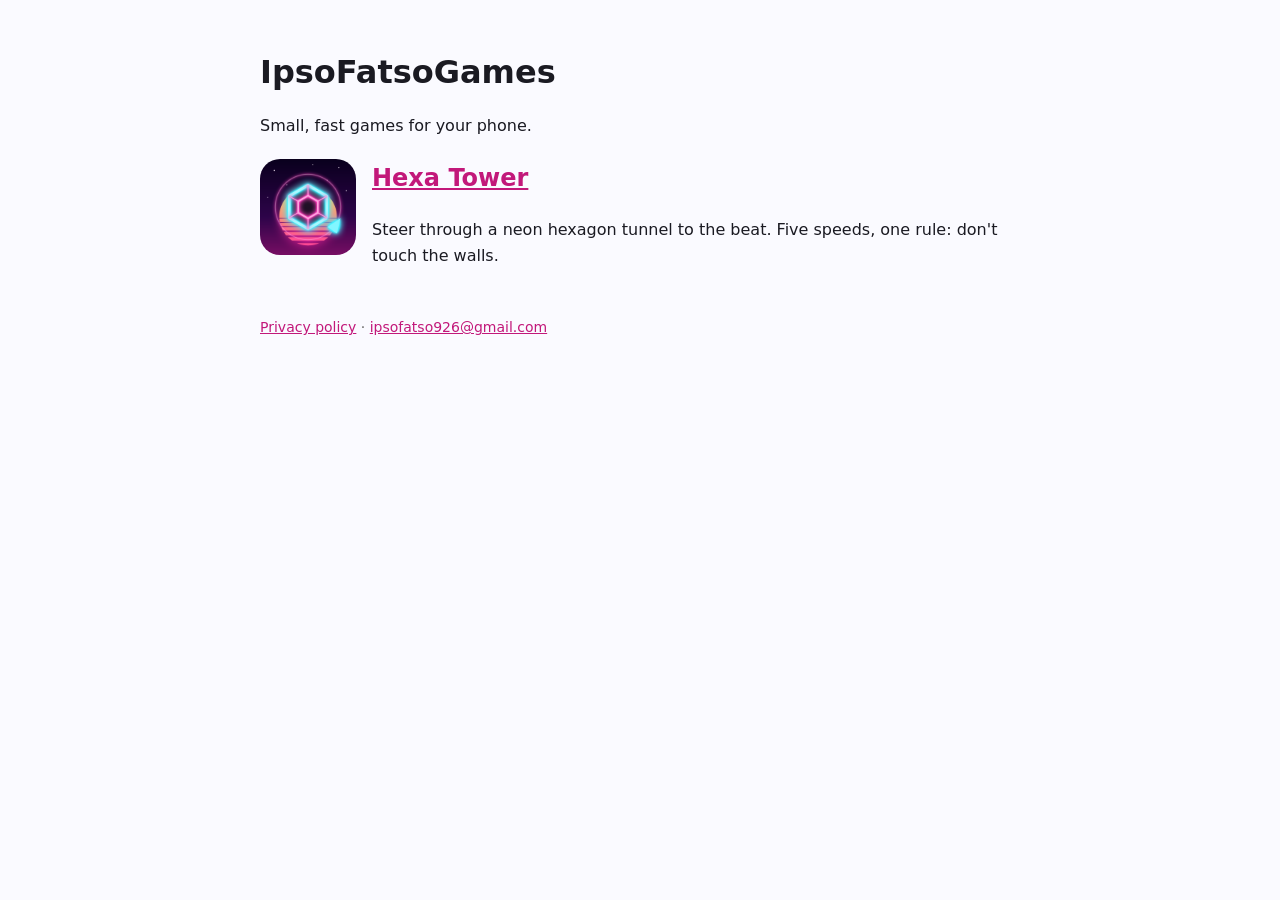
==== index.html @ 276dff4c "Add studio website, Hexa Tower page and privacy policy" ====
<!doctype html>
<html lang="en">
<head>
<meta charset="utf-8">
<meta name="viewport" content="width=device-width, initial-scale=1">
<title>IpsoFatsoGames</title>
<link rel="stylesheet" href="style.css">
</head>
<body>
<main>
<h1>IpsoFatsoGames</h1>
<p>Small, fast games for your phone.</p>
<ul class="games">
<li><img class="icon" src="hexatower/icon.png" alt="">
<h2><a href="hexatower/">Hexa Tower</a></h2>
<p>Steer through a neon hexagon tunnel to the beat. Five speeds, one rule: don't touch the walls.</p></li>
</ul>
<footer>
<a href="privacy.html">Privacy policy</a> ·
<a href="mailto:ipsofatso926@gmail.com">ipsofatso926@gmail.com</a>
</footer>
</main>
</body>
</html>
---- style.css ----
:root { color-scheme: light dark; --fg: #1a1a22; --bg: #fafaff; --muted: #666; --accent: #c2187a; --line: #ddd; }
@media (prefers-color-scheme: dark) { :root { --fg: #e8e8f0; --bg: #0e0b16; --muted: #9a98a8; --accent: #ff4fb0; --line: #333; } }
body { margin: 0; background: var(--bg); color: var(--fg); font: 16px/1.6 system-ui, sans-serif; }
main { max-width: 760px; margin: 0 auto; padding: 32px 16px 64px; }
a { color: var(--accent); }
h1 { line-height: 1.2; }
.muted { color: var(--muted); }
table { border-collapse: collapse; width: 100%; font-size: 15px; }
th, td { border: 1px solid var(--line); padding: 8px; text-align: left; vertical-align: top; }
.games { list-style: none; padding: 0; }
.games li { margin: 0 0 24px; }
img.icon { width: 96px; height: 96px; border-radius: 20px; float: left; margin: 0 16px 8px 0; }
footer { margin-top: 48px; color: var(--muted); font-size: 14px; }
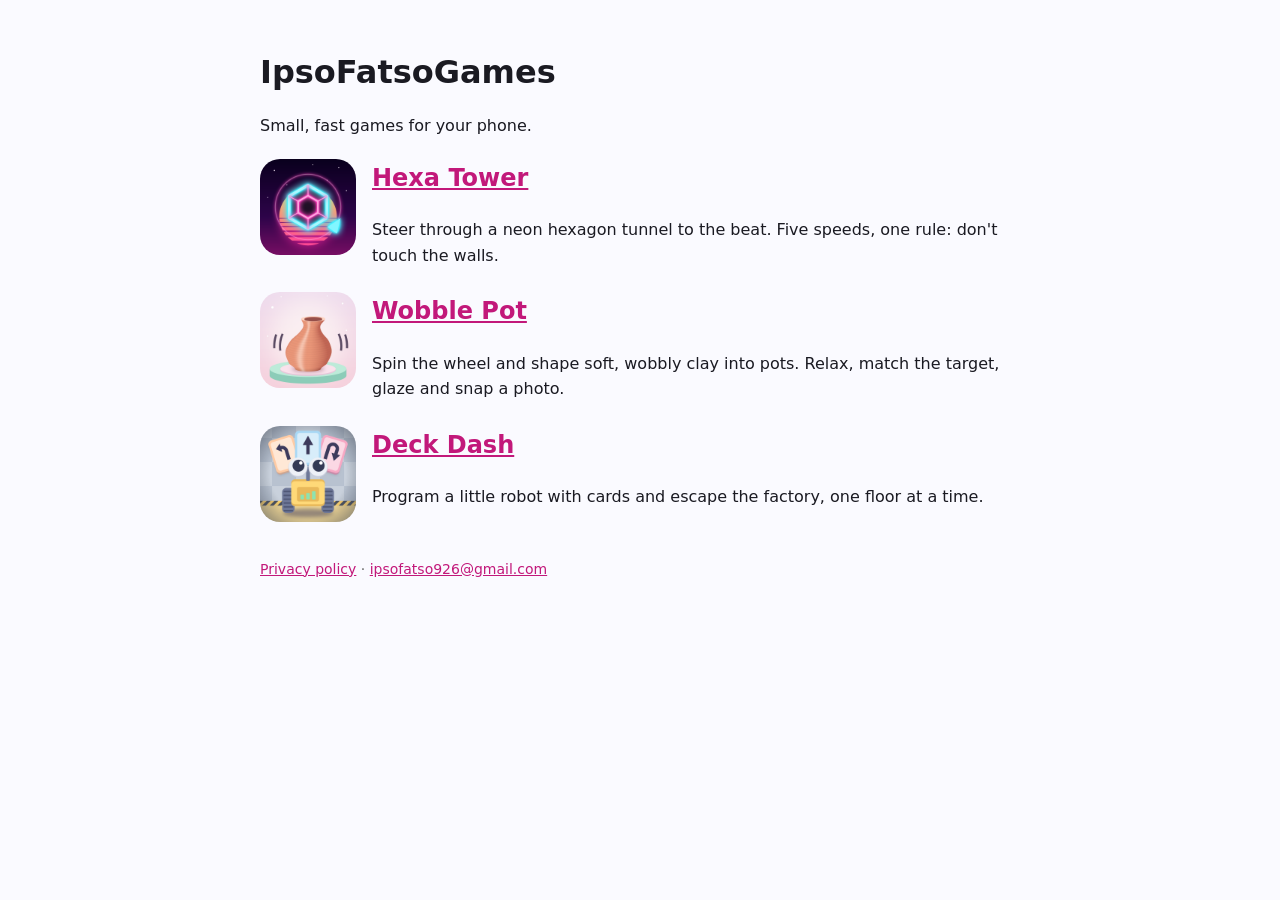
==== commit 1e605d4a: "Add Wobble Pot and Deck Dash pages; privacy policy covers all three games and the LevelPlay networks" ====
--- a/index.html
+++ b/index.html
@@ -14,6 +14,12 @@
 <li><img class="icon" src="hexatower/icon.png" alt="">
 <h2><a href="hexatower/">Hexa Tower</a></h2>
 <p>Steer through a neon hexagon tunnel to the beat. Five speeds, one rule: don't touch the walls.</p></li>
+<li><img class="icon" src="wobblepot/icon.png" alt="">
+<h2><a href="wobblepot/">Wobble Pot</a></h2>
+<p>Spin the wheel and shape soft, wobbly clay into pots. Relax, match the target, glaze and snap a photo.</p></li>
+<li><img class="icon" src="deckdash/icon.png" alt="">
+<h2><a href="deckdash/">Deck Dash</a></h2>
+<p>Program a little robot with cards and escape the factory, one floor at a time.</p></li>
 </ul>
 <footer>
 <a href="privacy.html">Privacy policy</a> ·
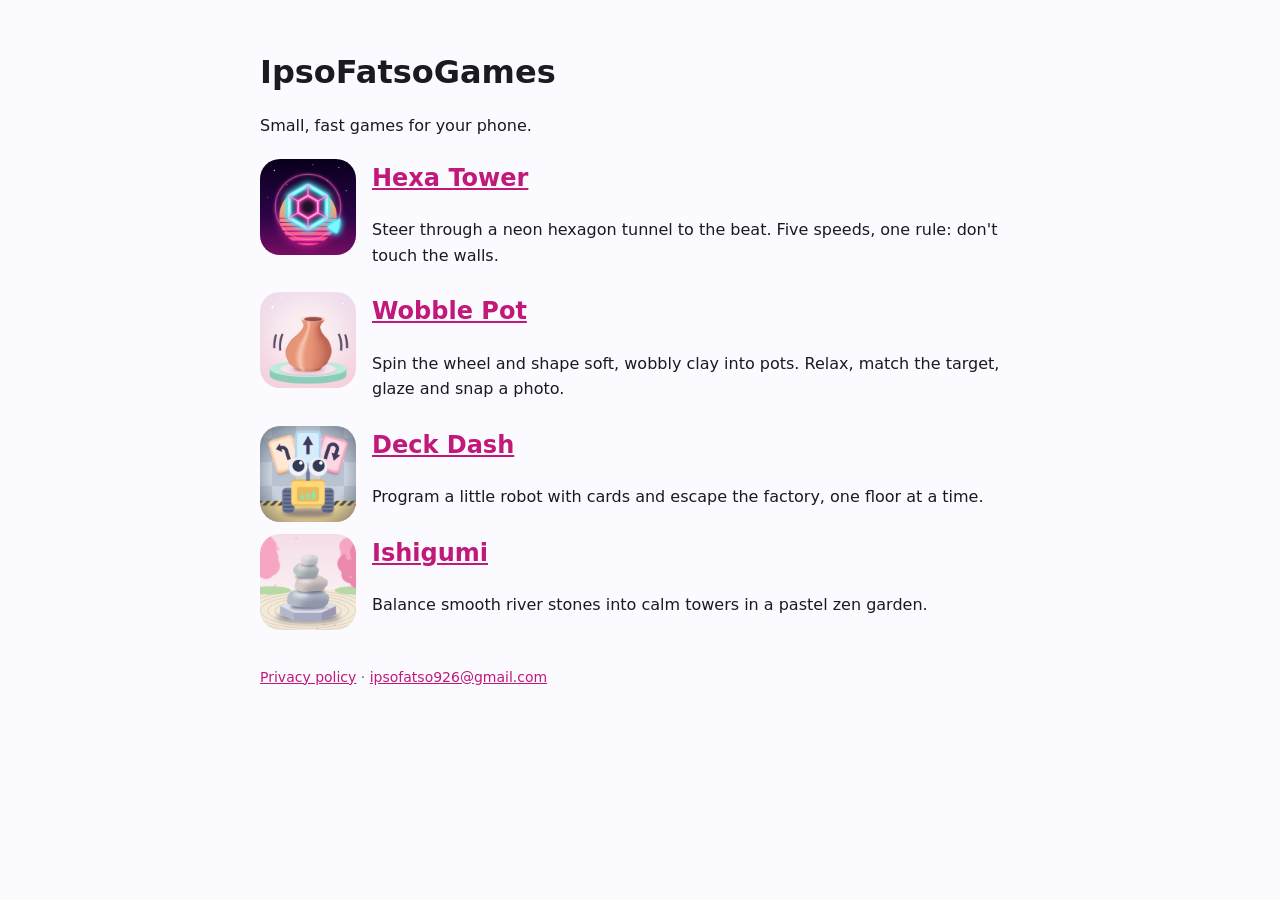
==== commit f9bd531d: "Add Ishigumi page; privacy policy covers Ishigumi and its local reminders" ====
--- a/index.html
+++ b/index.html
@@ -20,6 +20,9 @@
 <li><img class="icon" src="deckdash/icon.png" alt="">
 <h2><a href="deckdash/">Deck Dash</a></h2>
 <p>Program a little robot with cards and escape the factory, one floor at a time.</p></li>
+<li><img class="icon" src="ishigumi/icon.png" alt="">
+<h2><a href="ishigumi/">Ishigumi</a></h2>
+<p>Balance smooth river stones into calm towers in a pastel zen garden.</p></li>
 </ul>
 <footer>
 <a href="privacy.html">Privacy policy</a> ·
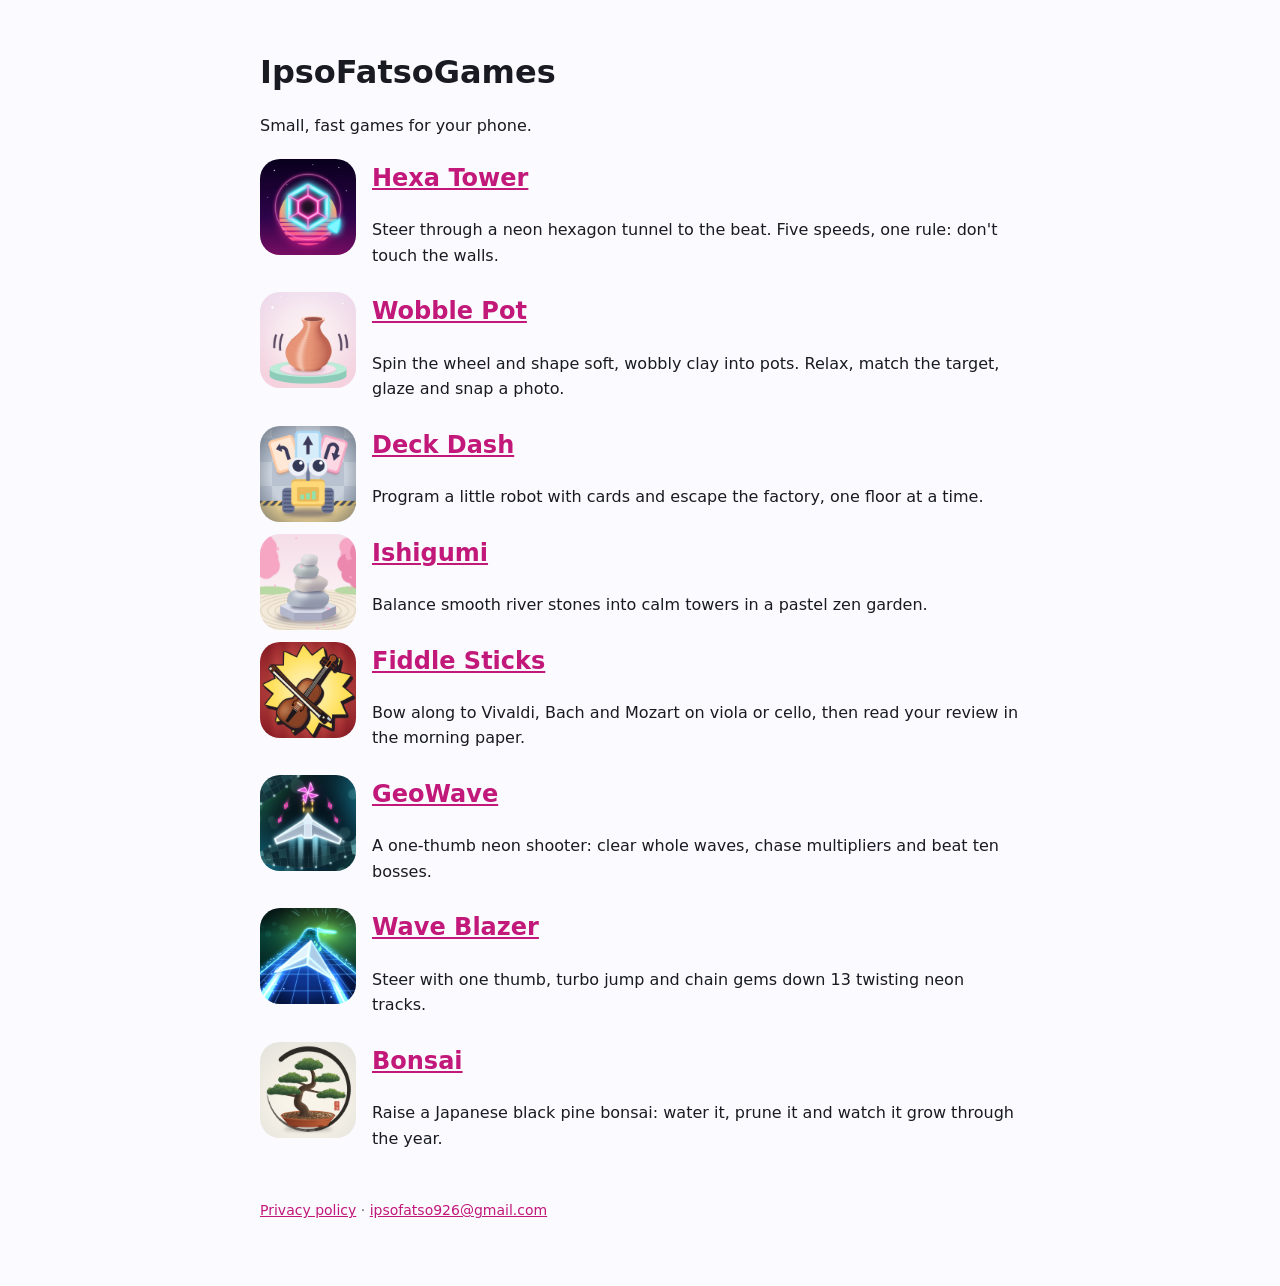
==== commit 342658ec: "Add Fiddle Sticks, GeoWave, Wave Blazer and Bonsai pages; privacy policy covers them" ====
--- a/index.html
+++ b/index.html
@@ -23,6 +23,18 @@
 <li><img class="icon" src="ishigumi/icon.png" alt="">
 <h2><a href="ishigumi/">Ishigumi</a></h2>
 <p>Balance smooth river stones into calm towers in a pastel zen garden.</p></li>
+<li><img class="icon" src="fiddlesticks/icon.png" alt="">
+<h2><a href="fiddlesticks/">Fiddle Sticks</a></h2>
+<p>Bow along to Vivaldi, Bach and Mozart on viola or cello, then read your review in the morning paper.</p></li>
+<li><img class="icon" src="geowave/icon.png" alt="">
+<h2><a href="geowave/">GeoWave</a></h2>
+<p>A one-thumb neon shooter: clear whole waves, chase multipliers and beat ten bosses.</p></li>
+<li><img class="icon" src="waveblazer/icon.png" alt="">
+<h2><a href="waveblazer/">Wave Blazer</a></h2>
+<p>Steer with one thumb, turbo jump and chain gems down 13 twisting neon tracks.</p></li>
+<li><img class="icon" src="bonsai/icon.png" alt="">
+<h2><a href="bonsai/">Bonsai</a></h2>
+<p>Raise a Japanese black pine bonsai: water it, prune it and watch it grow through the year.</p></li>
 </ul>
 <footer>
 <a href="privacy.html">Privacy policy</a> ·
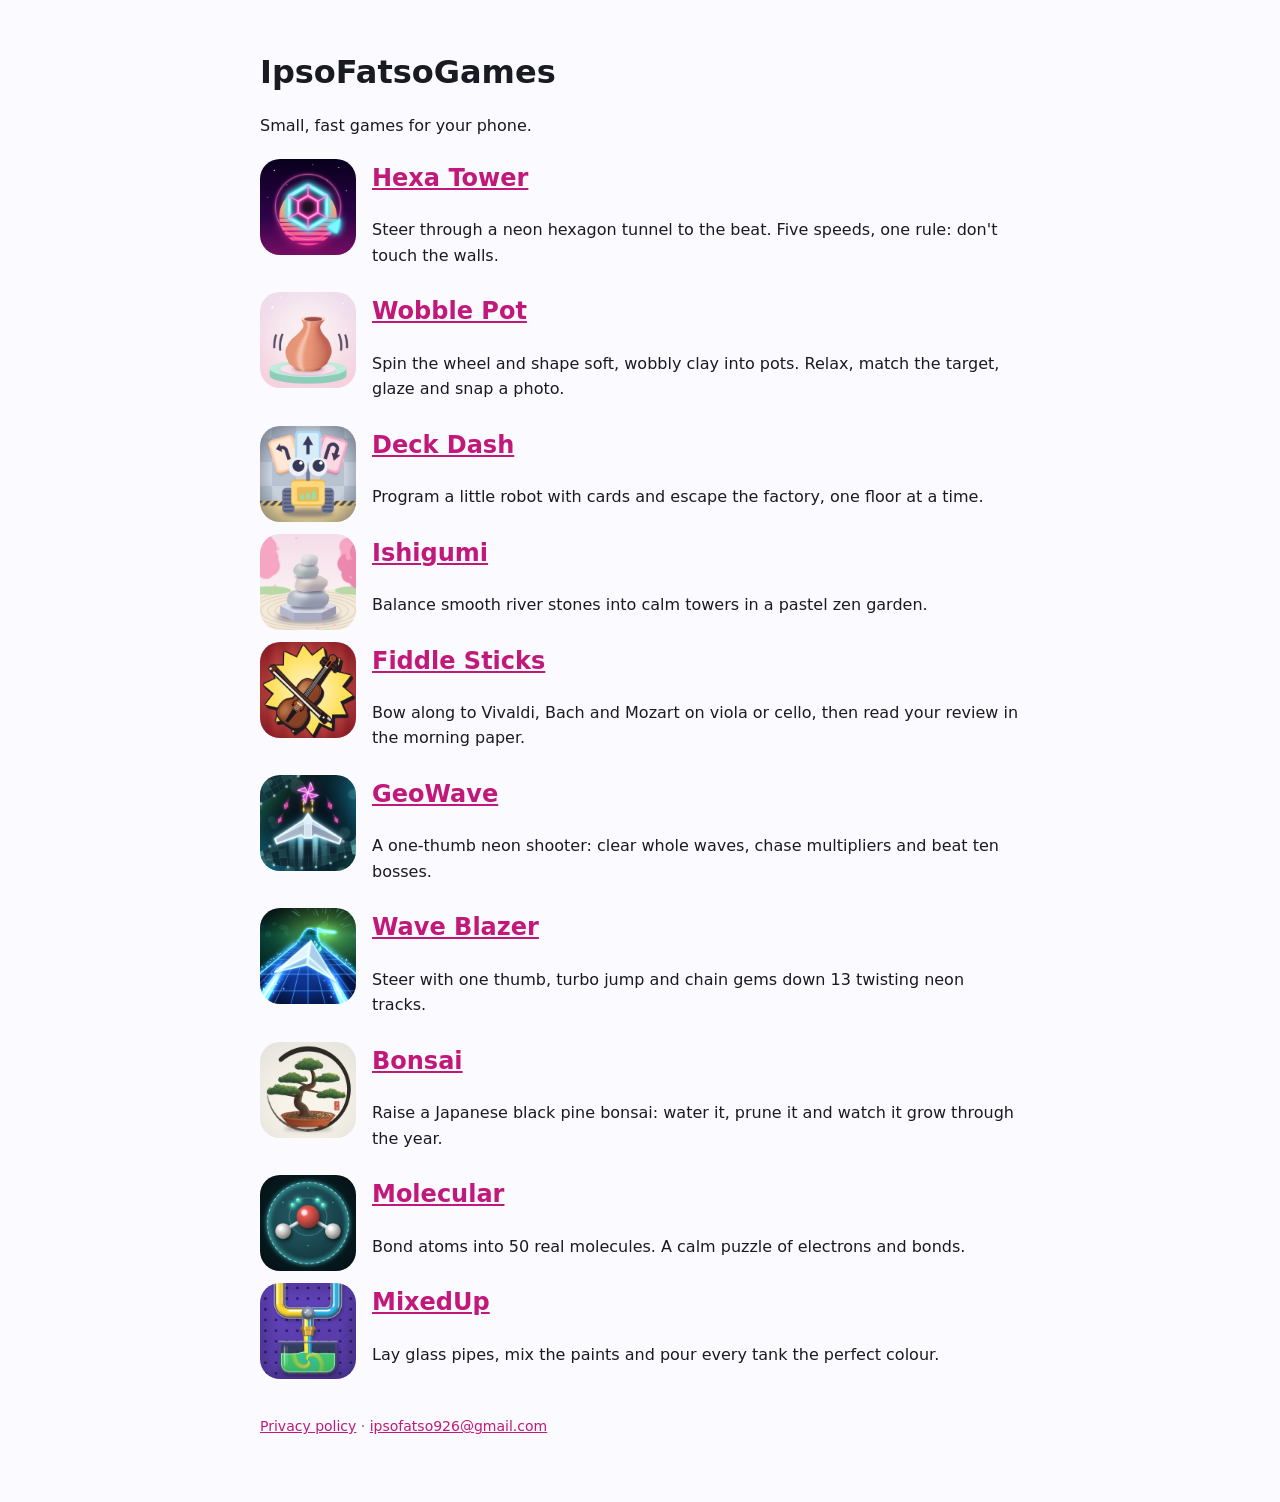
==== commit a959dac8: "Add Molecular and MixedUp pages; privacy policy covers them" ====
--- a/index.html
+++ b/index.html
@@ -35,6 +35,12 @@
 <li><img class="icon" src="bonsai/icon.png" alt="">
 <h2><a href="bonsai/">Bonsai</a></h2>
 <p>Raise a Japanese black pine bonsai: water it, prune it and watch it grow through the year.</p></li>
+<li><img class="icon" src="molecular/icon.png" alt="">
+<h2><a href="molecular/">Molecular</a></h2>
+<p>Bond atoms into 50 real molecules. A calm puzzle of electrons and bonds.</p></li>
+<li><img class="icon" src="mixedup/icon.png" alt="">
+<h2><a href="mixedup/">MixedUp</a></h2>
+<p>Lay glass pipes, mix the paints and pour every tank the perfect colour.</p></li>
 </ul>
 <footer>
 <a href="privacy.html">Privacy policy</a> ·
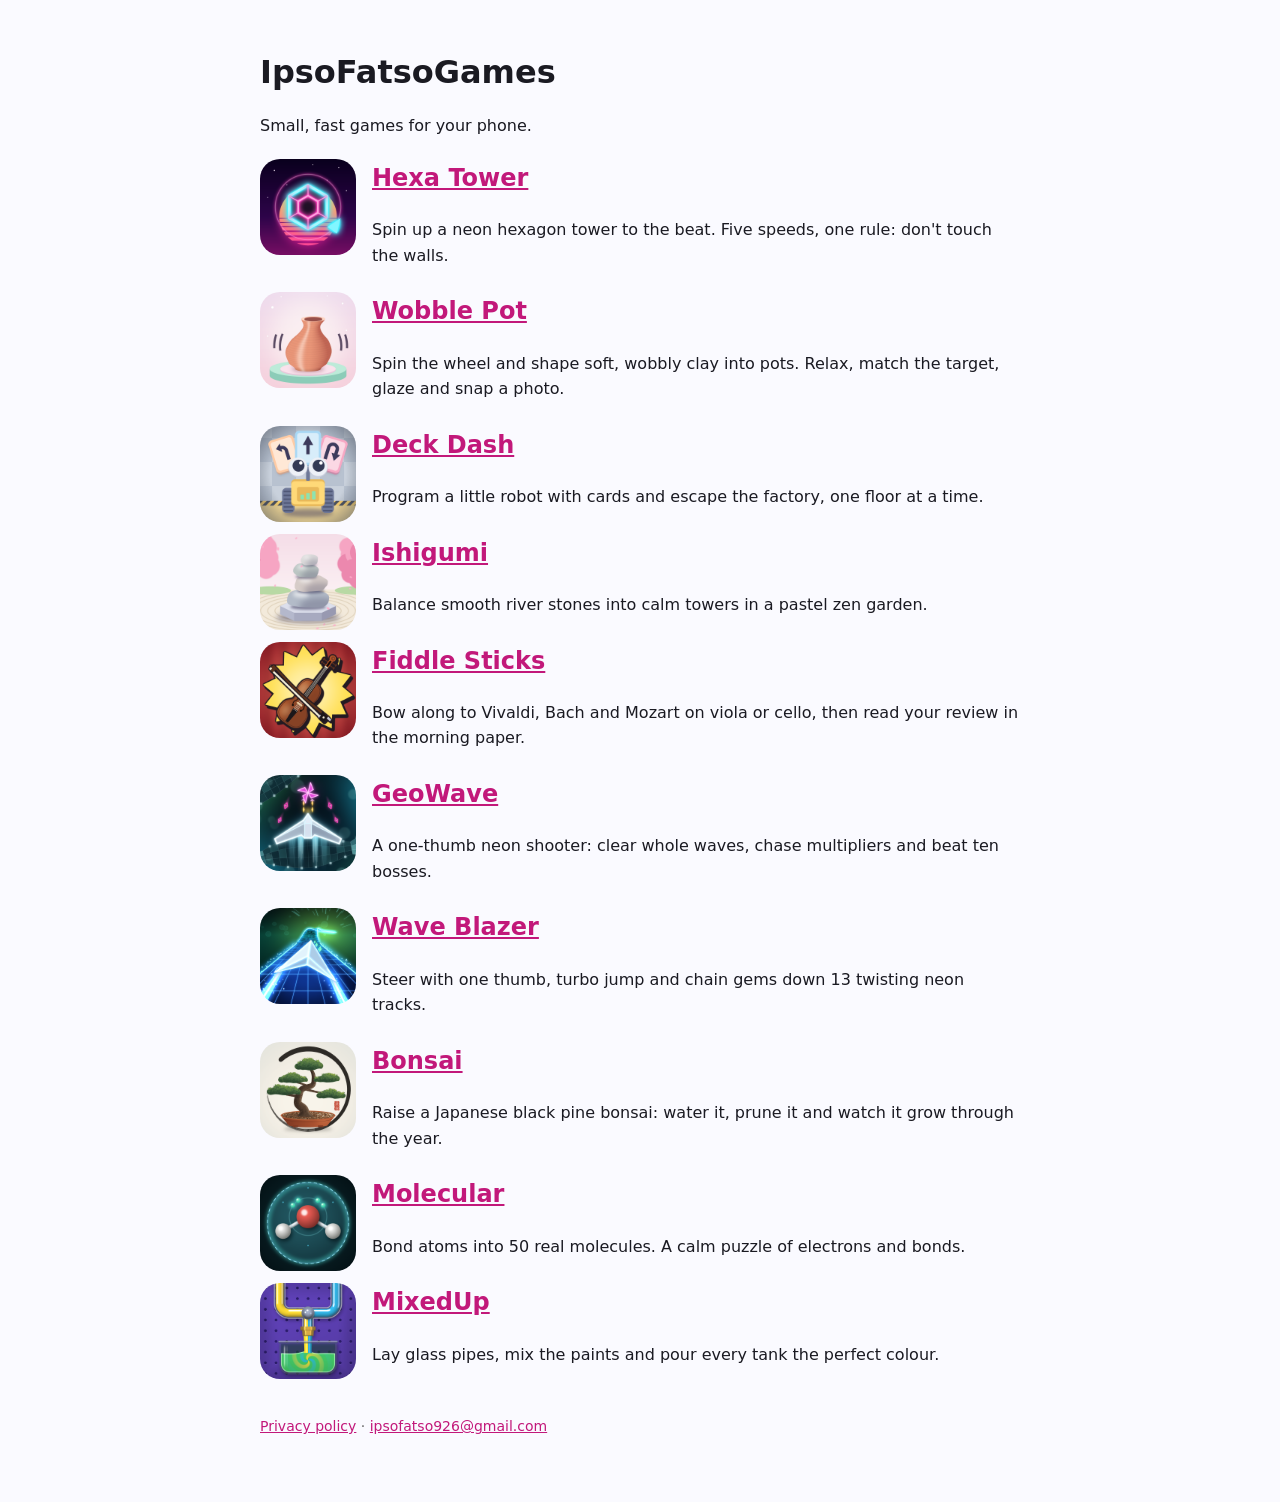
==== commit d5e0c778: "Hexa Tower tagline: spin up the tower, no tunnel" ====
--- a/index.html
+++ b/index.html
@@ -13,7 +13,7 @@
 <ul class="games">
 <li><img class="icon" src="hexatower/icon.png" alt="">
 <h2><a href="hexatower/">Hexa Tower</a></h2>
-<p>Steer through a neon hexagon tunnel to the beat. Five speeds, one rule: don't touch the walls.</p></li>
+<p>Spin up a neon hexagon tower to the beat. Five speeds, one rule: don't touch the walls.</p></li>
 <li><img class="icon" src="wobblepot/icon.png" alt="">
 <h2><a href="wobblepot/">Wobble Pot</a></h2>
 <p>Spin the wheel and shape soft, wobbly clay into pots. Relax, match the target, glaze and snap a photo.</p></li>
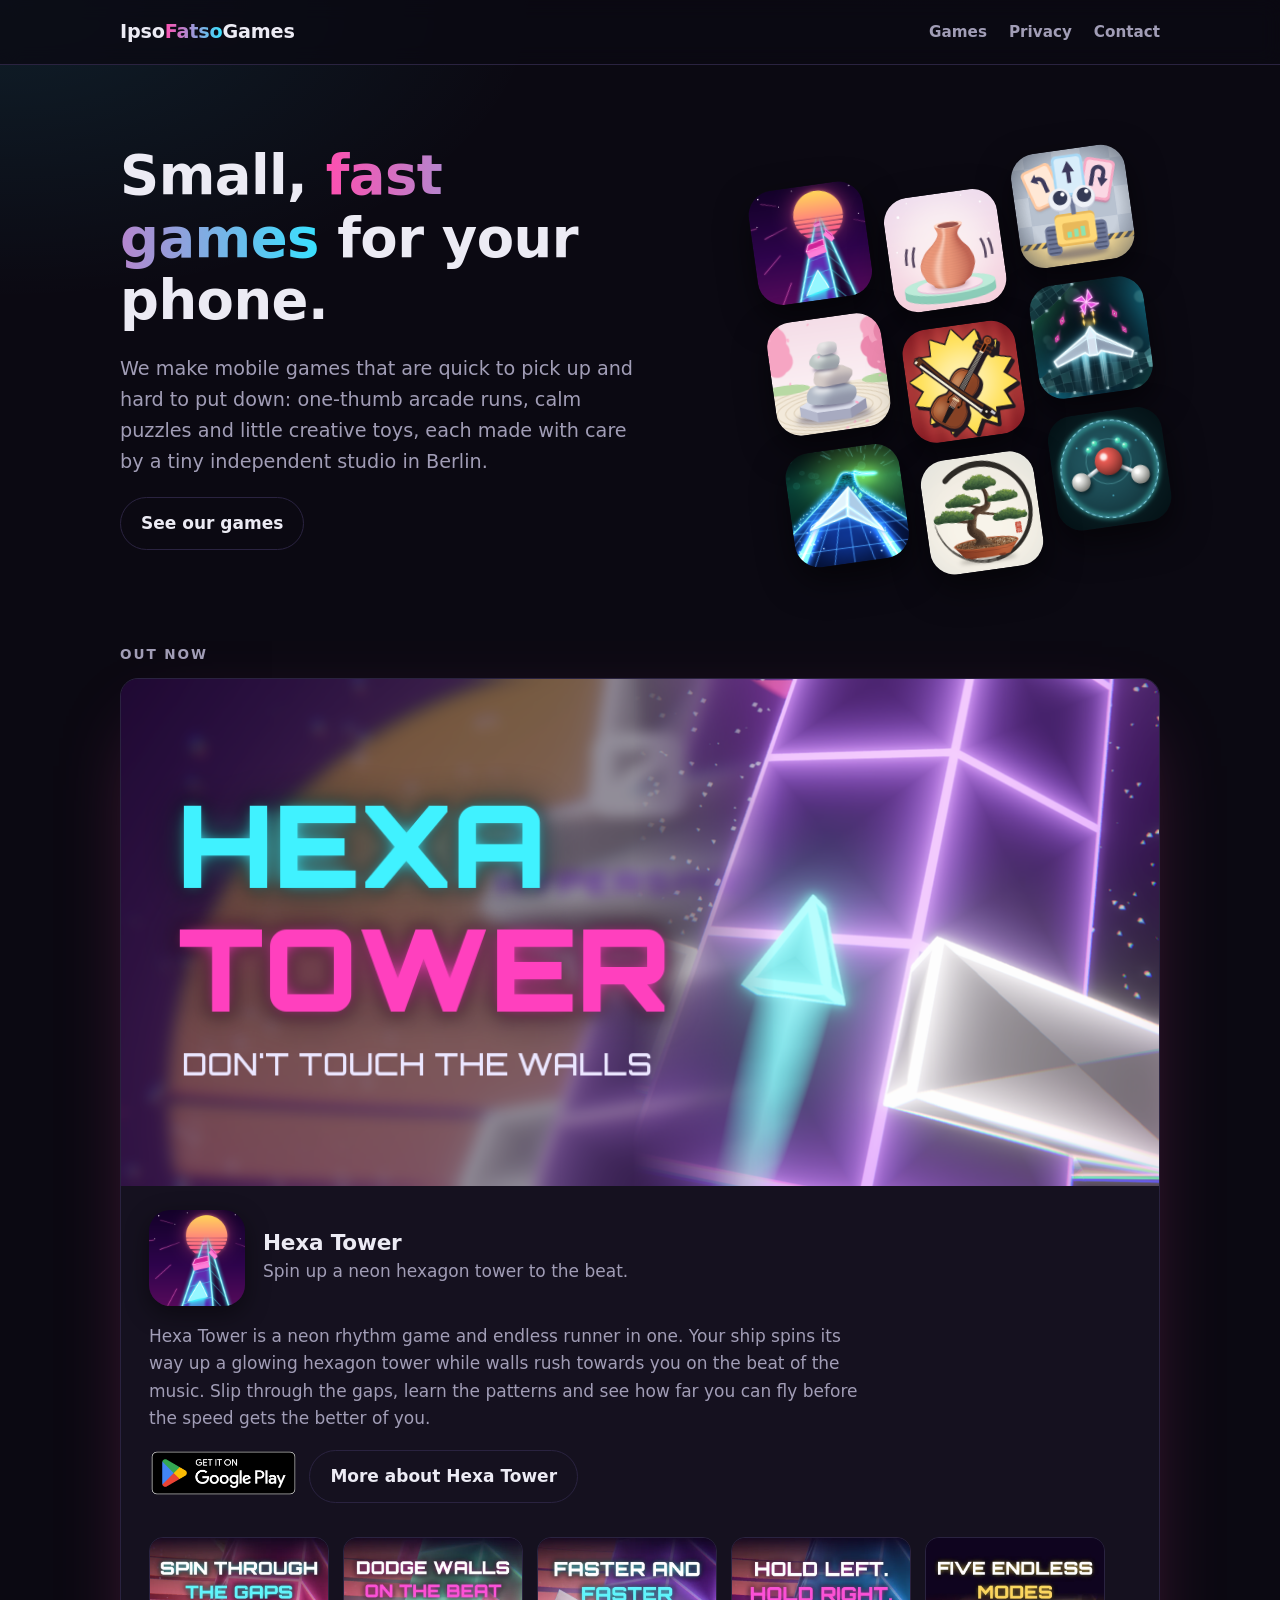
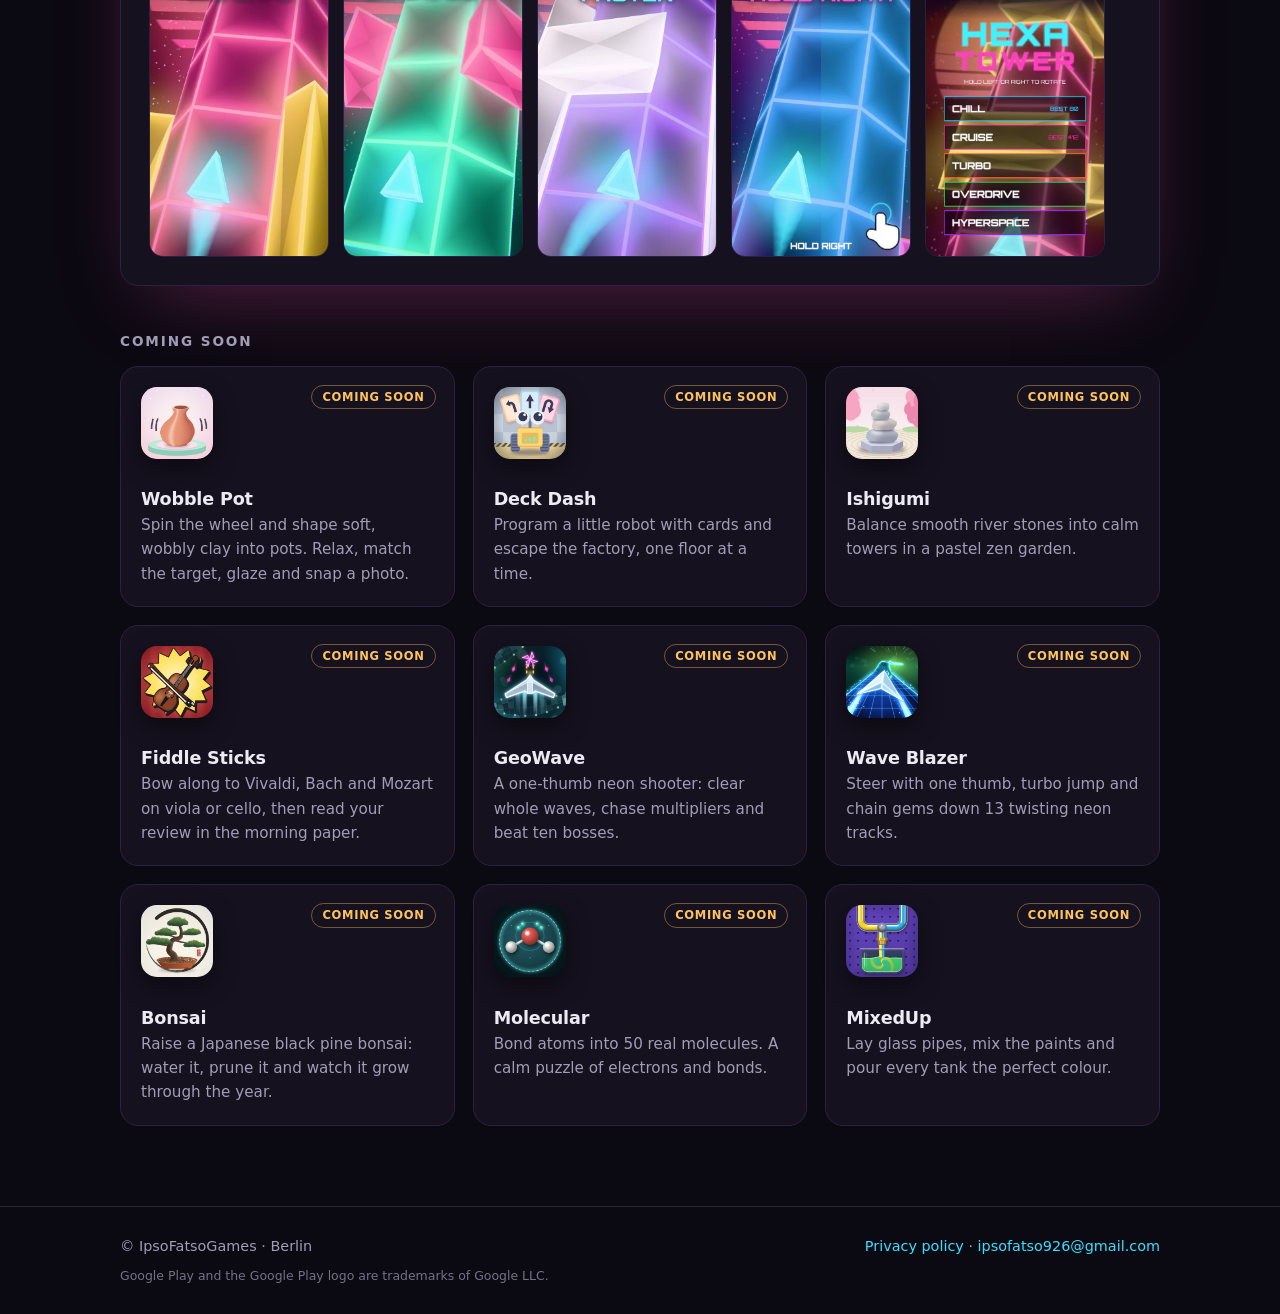
==== commit e9dd06e3: "Redesign: generated pages, store assets for live games, official Play badge build.py writes the home" ====
--- a/index.html
+++ b/index.html
@@ -4,48 +4,31 @@
 <meta charset="utf-8">
 <meta name="viewport" content="width=device-width, initial-scale=1">
 <title>IpsoFatsoGames</title>
+<meta name="description" content="IpsoFatsoGames: Small, fast games for your phone. We make mobile games that are quick to pick up and hard to put down: one-thumb arcade runs, calm puzzles and little creative toys, each made with care by a tiny independent studio in Berlin.">
+<meta property="og:title" content="IpsoFatsoGames">
+<meta property="og:description" content="IpsoFatsoGames: Small, fast games for your phone. We make mobile games that are quick to pick up and hard to put down: one-thumb arcade runs, calm puzzles and little creative toys, each made with care by a tiny independent studio in Berlin.">
+<meta property="og:image" content="https://ipsofatsogames.github.io/hexatower/feature.png">
+<link rel="icon" href="favicon.svg" type="image/svg+xml">
 <link rel="stylesheet" href="style.css">
 </head>
 <body>
-<main>
-<h1>IpsoFatsoGames</h1>
-<p>Small, fast games for your phone.</p>
-<ul class="games">
-<li><img class="icon" src="hexatower/icon.png" alt="">
-<h2><a href="hexatower/">Hexa Tower</a></h2>
-<p>Spin up a neon hexagon tower to the beat. Five speeds, one rule: don't touch the walls.</p></li>
-<li><img class="icon" src="wobblepot/icon.png" alt="">
-<h2><a href="wobblepot/">Wobble Pot</a></h2>
-<p>Spin the wheel and shape soft, wobbly clay into pots. Relax, match the target, glaze and snap a photo.</p></li>
-<li><img class="icon" src="deckdash/icon.png" alt="">
-<h2><a href="deckdash/">Deck Dash</a></h2>
-<p>Program a little robot with cards and escape the factory, one floor at a time.</p></li>
-<li><img class="icon" src="ishigumi/icon.png" alt="">
-<h2><a href="ishigumi/">Ishigumi</a></h2>
-<p>Balance smooth river stones into calm towers in a pastel zen garden.</p></li>
-<li><img class="icon" src="fiddlesticks/icon.png" alt="">
-<h2><a href="fiddlesticks/">Fiddle Sticks</a></h2>
-<p>Bow along to Vivaldi, Bach and Mozart on viola or cello, then read your review in the morning paper.</p></li>
-<li><img class="icon" src="geowave/icon.png" alt="">
-<h2><a href="geowave/">GeoWave</a></h2>
-<p>A one-thumb neon shooter: clear whole waves, chase multipliers and beat ten bosses.</p></li>
-<li><img class="icon" src="waveblazer/icon.png" alt="">
-<h2><a href="waveblazer/">Wave Blazer</a></h2>
-<p>Steer with one thumb, turbo jump and chain gems down 13 twisting neon tracks.</p></li>
-<li><img class="icon" src="bonsai/icon.png" alt="">
-<h2><a href="bonsai/">Bonsai</a></h2>
-<p>Raise a Japanese black pine bonsai: water it, prune it and watch it grow through the year.</p></li>
-<li><img class="icon" src="molecular/icon.png" alt="">
-<h2><a href="molecular/">Molecular</a></h2>
-<p>Bond atoms into 50 real molecules. A calm puzzle of electrons and bonds.</p></li>
-<li><img class="icon" src="mixedup/icon.png" alt="">
-<h2><a href="mixedup/">MixedUp</a></h2>
-<p>Lay glass pipes, mix the paints and pour every tank the perfect colour.</p></li>
-</ul>
-<footer>
-<a href="privacy.html">Privacy policy</a> ·
-<a href="mailto:ipsofatso926@gmail.com">ipsofatso926@gmail.com</a>
-</footer>
-</main>
+<!-- Built by build.py from games.json and site.json: edit those, not this file. -->
+<header class="top"><div class="wrap"><a class="brand" href="./">Ipso<span>Fatso</span>Games</a><nav><a href="./#games">Games</a><a href="privacy.html">Privacy</a><a href="mailto:ipsofatso926@gmail.com">Contact</a></nav></div></header>
+<main class="wrap"><section class="hero"><div class="hero-text"><h1>Small, <span class="grad">fast games</span> for your phone.</h1><p class="lead">We make mobile games that are quick to pick up and hard to put down: one-thumb arcade runs, calm puzzles and little creative toys, each made with care by a tiny independent studio in Berlin.</p><p><a class="button ghost" href="#games">See our games</a></p></div><div class="hero-art" aria-hidden="true"><img src="hexatower/icon.png" alt="" width="120" height="120"><img src="wobblepot/icon.png" alt="" width="120" height="120"><img src="deckdash/icon.png" alt="" width="120" height="120"><img src="ishigumi/icon.png" alt="" width="120" height="120"><img src="fiddlesticks/icon.png" alt="" width="120" height="120"><img src="geowave/icon.png" alt="" width="120" height="120"><img src="waveblazer/icon.png" alt="" width="120" height="120"><img src="bonsai/icon.png" alt="" width="120" height="120"><img src="molecular/icon.png" alt="" width="120" height="120"></div></section>
+<section class="section" id="games"><h2 class="section-title">Out now</h2>
+<article class="feature"><a href="hexatower/"><img class="banner" src="hexatower/feature.png" alt="" width="1024" height="500"></a><div class="feature-body"><div class="title-row"><img class="icon" src="hexatower/icon.png" alt="" width="96" height="96"><div><h3><a href="hexatower/">Hexa Tower</a></h3><p class="tagline">Spin up a neon hexagon tower to the beat.</p></div></div><p>Hexa Tower is a neon rhythm game and endless runner in one. Your ship spins its way up a glowing hexagon tower while walls rush towards you on the beat of the music. Slip through the gaps, learn the patterns and see how far you can fly before the speed gets the better of you.</p><p class="actions"><a class="store-badge" href="https://play.google.com/store/apps/details?id=com.ipsofatsogames.hexatower&amp;utm_source=website&amp;utm_medium=home"><img src="img/google-play-badge.png" alt="Get it on Google Play" width="646" height="250"></a><a class="button ghost" href="hexatower/">More about Hexa Tower</a></p></div><div class="shots"><img src="hexatower/screens/1.webp" alt="Hexa Tower screenshot 1" loading="lazy" width="270" height="480"><img src="hexatower/screens/2.webp" alt="Hexa Tower screenshot 2" loading="lazy" width="270" height="480"><img src="hexatower/screens/3.webp" alt="Hexa Tower screenshot 3" loading="lazy" width="270" height="480"><img src="hexatower/screens/4.webp" alt="Hexa Tower screenshot 4" loading="lazy" width="270" height="480"><img src="hexatower/screens/5.webp" alt="Hexa Tower screenshot 5" loading="lazy" width="270" height="480"></div></article>
+</section>
+<section class="section"><h2 class="section-title">Coming soon</h2><ul class="grid">
+<li class="card"><a href="wobblepot/"><img class="icon" src="wobblepot/icon.png" alt="" width="72" height="72"><span class="chip">Coming soon</span><h3>Wobble Pot</h3><p>Spin the wheel and shape soft, wobbly clay into pots. Relax, match the target, glaze and snap a photo.</p></a></li>
+<li class="card"><a href="deckdash/"><img class="icon" src="deckdash/icon.png" alt="" width="72" height="72"><span class="chip">Coming soon</span><h3>Deck Dash</h3><p>Program a little robot with cards and escape the factory, one floor at a time.</p></a></li>
+<li class="card"><a href="ishigumi/"><img class="icon" src="ishigumi/icon.png" alt="" width="72" height="72"><span class="chip">Coming soon</span><h3>Ishigumi</h3><p>Balance smooth river stones into calm towers in a pastel zen garden.</p></a></li>
+<li class="card"><a href="fiddlesticks/"><img class="icon" src="fiddlesticks/icon.png" alt="" width="72" height="72"><span class="chip">Coming soon</span><h3>Fiddle Sticks</h3><p>Bow along to Vivaldi, Bach and Mozart on viola or cello, then read your review in the morning paper.</p></a></li>
+<li class="card"><a href="geowave/"><img class="icon" src="geowave/icon.png" alt="" width="72" height="72"><span class="chip">Coming soon</span><h3>GeoWave</h3><p>A one-thumb neon shooter: clear whole waves, chase multipliers and beat ten bosses.</p></a></li>
+<li class="card"><a href="waveblazer/"><img class="icon" src="waveblazer/icon.png" alt="" width="72" height="72"><span class="chip">Coming soon</span><h3>Wave Blazer</h3><p>Steer with one thumb, turbo jump and chain gems down 13 twisting neon tracks.</p></a></li>
+<li class="card"><a href="bonsai/"><img class="icon" src="bonsai/icon.png" alt="" width="72" height="72"><span class="chip">Coming soon</span><h3>Bonsai</h3><p>Raise a Japanese black pine bonsai: water it, prune it and watch it grow through the year.</p></a></li>
+<li class="card"><a href="molecular/"><img class="icon" src="molecular/icon.png" alt="" width="72" height="72"><span class="chip">Coming soon</span><h3>Molecular</h3><p>Bond atoms into 50 real molecules. A calm puzzle of electrons and bonds.</p></a></li>
+<li class="card"><a href="mixedup/"><img class="icon" src="mixedup/icon.png" alt="" width="72" height="72"><span class="chip">Coming soon</span><h3>MixedUp</h3><p>Lay glass pipes, mix the paints and pour every tank the perfect colour.</p></a></li>
+</ul></section></main>
+<footer class="bottom"><div class="wrap"><p>© IpsoFatsoGames · Berlin</p><p><a href="privacy.html">Privacy policy</a> · <a href="mailto:ipsofatso926@gmail.com">ipsofatso926@gmail.com</a></p><p class="legal">Google Play and the Google Play logo are trademarks of Google LLC.</p></div></footer>
 </body>
 </html>
--- a/style.css
+++ b/style.css
@@ -1,13 +1,135 @@
-:root { color-scheme: light dark; --fg: #1a1a22; --bg: #fafaff; --muted: #666; --accent: #c2187a; --line: #ddd; }
-@media (prefers-color-scheme: dark) { :root { --fg: #e8e8f0; --bg: #0e0b16; --muted: #9a98a8; --accent: #ff4fb0; --line: #333; } }
-body { margin: 0; background: var(--bg); color: var(--fg); font: 16px/1.6 system-ui, sans-serif; }
-main { max-width: 760px; margin: 0 auto; padding: 32px 16px 64px; }
-a { color: var(--accent); }
-h1 { line-height: 1.2; }
+/* IpsoFatsoGames: dark, neon accents like the games, plain system fonts (no third-party requests). */
+:root {
+  color-scheme: dark;
+  --bg: #0b0912;
+  --panel: #15111f;
+  --panel-2: #1c1729;
+  --line: #2a2340;
+  --fg: #ecebf4;
+  --muted: #a19db6;
+  --pink: #ff4fb0;
+  --cyan: #38e1ff;
+  --gold: #ffc35c;
+  --radius: 18px;
+}
+* { box-sizing: border-box; }
+html { scroll-behavior: smooth; }
+body {
+  margin: 0; background: var(--bg); color: var(--fg);
+  font: 17px/1.6 system-ui, -apple-system, "Segoe UI", Roboto, sans-serif;
+  background-image: radial-gradient(1200px 500px at 70% -10%, rgba(255, 79, 176, .16), transparent 60%),
+                    radial-gradient(900px 500px at 0% 0%, rgba(56, 225, 255, .10), transparent 60%);
+  background-repeat: no-repeat;
+}
+a { color: var(--cyan); text-decoration: none; }
+a:hover { text-decoration: underline; }
+img { max-width: 100%; }
+.wrap { max-width: 1080px; margin: 0 auto; padding: 0 20px; }
+h1, h2, h3 { line-height: 1.15; letter-spacing: -0.01em; margin: 0 0 .4em; }
+h1 { font-size: clamp(2.1rem, 5vw, 3.4rem); font-weight: 800; }
+h2 { font-size: 1.5rem; font-weight: 750; margin-top: 1.6em; }
+h3 { font-size: 1.35rem; font-weight: 750; }
+h3 a, .card a { color: inherit; }
+
+/* Header and footer */
+.top { position: sticky; top: 0; z-index: 10; backdrop-filter: blur(10px);
+  background: rgba(11, 9, 18, .78); border-bottom: 1px solid var(--line); }
+.top .wrap { display: flex; align-items: center; justify-content: space-between; height: 64px; }
+.brand { font-weight: 800; font-size: 1.2rem; color: var(--fg); letter-spacing: -0.01em; }
+.brand span { background: linear-gradient(90deg, var(--pink), var(--cyan)); -webkit-background-clip: text;
+  background-clip: text; color: transparent; }
+.brand:hover { text-decoration: none; }
+nav a { color: var(--muted); margin-left: 22px; font-weight: 600; font-size: .95rem; }
+nav a:hover { color: var(--fg); text-decoration: none; }
+.bottom { border-top: 1px solid var(--line); margin-top: 80px; color: var(--muted); font-size: .9rem; }
+.bottom .wrap { display: flex; flex-wrap: wrap; justify-content: space-between; gap: 8px 24px; padding: 28px 20px; }
+.bottom p { margin: 0; }
+.bottom .legal { flex-basis: 100%; font-size: .78rem; opacity: .7; }
+
+/* Home */
+.hero { padding: 80px 0 32px; display: grid; grid-template-columns: 1.15fr 1fr; gap: 40px; align-items: center; }
+.grad { background: linear-gradient(90deg, var(--pink), var(--cyan)); -webkit-background-clip: text;
+  background-clip: text; color: transparent; }
+.hero-art { display: grid; grid-template-columns: repeat(3, 1fr); gap: 18px; transform: rotate(-8deg);
+  padding: 10px; justify-self: end; max-width: 400px; }
+.hero-art img { width: 100%; height: auto; aspect-ratio: 1; border-radius: 22%;
+  box-shadow: 0 14px 34px rgba(0, 0, 0, .55); }
+.hero-art img:nth-child(3n + 2) { transform: translateY(26px); }
+.lead { font-size: 1.2rem; color: var(--muted); }
+.section-title { font-size: .85rem; text-transform: uppercase; letter-spacing: .14em; color: var(--muted);
+  margin: 48px 0 16px; font-weight: 700; }
+
+.feature { background: var(--panel); border: 1px solid var(--line); border-radius: var(--radius); overflow: hidden;
+  box-shadow: 0 30px 80px -30px rgba(255, 79, 176, .35); margin-bottom: 28px; }
+.feature .banner { display: block; width: 100%; height: auto; aspect-ratio: 1024 / 500; object-fit: cover; }
+.feature-body { padding: 24px 28px 8px; }
+.feature-body > p { color: var(--muted); max-width: 720px; }
+.title-row { display: flex; align-items: center; gap: 18px; }
+.title-row h3, .title-row h1 { margin: 0; }
+.tagline { margin: 2px 0 0; color: var(--muted); }
+img.icon { width: 96px; height: 96px; border-radius: 22%; flex: none; box-shadow: 0 8px 24px rgba(0, 0, 0, .45); }
+.actions { display: flex; flex-wrap: wrap; gap: 12px; margin: 18px 0; }
+
+.button { display: inline-flex; align-items: center; gap: 8px; padding: 12px 20px; border-radius: 999px;
+  font-weight: 700; color: #120a17; background: linear-gradient(90deg, var(--pink), #ff8ad0);
+  box-shadow: 0 8px 24px -6px rgba(255, 79, 176, .6); }
+.button:hover { text-decoration: none; filter: brightness(1.08); }
+.store-badge { display: inline-flex; margin: -9px -9px -9px -8px; } /* the badge has its own transparent margin */
+.store-badge img { height: 64px; width: auto; }
+.store-badge:hover img { filter: brightness(1.15); }
+.button.ghost { background: transparent; color: var(--fg); border: 1px solid var(--line); box-shadow: none; }
+.button.ghost:hover { border-color: var(--muted); }
+
+.shots { display: flex; gap: 14px; overflow-x: auto; padding: 8px 28px 28px; scroll-snap-type: x mandatory; }
+.shots img { flex: none; width: 180px; height: auto; aspect-ratio: 9 / 16; border-radius: 14px;
+  border: 1px solid var(--line); scroll-snap-align: start; }
+.shots.large { padding: 4px 0 8px; }
+.shots { scrollbar-width: thin; scrollbar-color: var(--line) transparent; }
+.shots.large img { width: 240px; }
+
+.grid { list-style: none; padding: 0; margin: 0; display: grid; gap: 18px;
+  grid-template-columns: repeat(auto-fill, minmax(300px, 1fr)); }
+.card a { display: block; position: relative; height: 100%; padding: 20px; background: var(--panel);
+  border: 1px solid var(--line);
+  border-radius: var(--radius); transition: transform .15s ease, border-color .15s ease; }
+.card a:hover { text-decoration: none; transform: translateY(-3px); border-color: #3d3360; }
+.card img.icon { width: 72px; height: 72px; margin-bottom: 14px; }
+.card .chip { position: absolute; top: 18px; right: 18px; }
+.card h3 { font-size: 1.1rem; margin: 8px 0 4px; }
+.card p { color: var(--muted); font-size: .95rem; margin: 0; }
+.chip { display: inline-block; font-size: .72rem; font-weight: 700; letter-spacing: .06em; text-transform: uppercase;
+  color: var(--gold); border: 1px solid rgba(255, 195, 92, .4); border-radius: 999px; padding: 2px 10px; }
+.chip.big { font-size: .85rem; padding: 8px 16px; }
+
+/* Game page */
+.game { padding-top: 32px; }
+.game .banner { display: block; width: 100%; height: auto; aspect-ratio: 1024 / 500; object-fit: cover;
+  border-radius: var(--radius); border: 1px solid var(--line); margin-bottom: 28px; }
+.title-row.big { margin-bottom: 20px; }
+.title-row.big img.icon { width: 128px; height: 128px; }
+.game > p { max-width: 720px; color: #d6d3e4; }
+.ticks { list-style: none; padding: 0; max-width: 720px; }
+.ticks li { padding-left: 28px; position: relative; margin: 8px 0; color: #d6d3e4; }
+.ticks li::before { content: ""; position: absolute; left: 4px; top: .55em; width: 10px; height: 10px; border-radius: 3px;
+  background: linear-gradient(135deg, var(--pink), var(--cyan)); transform: rotate(45deg); }
+
+/* Text pages (privacy) */
+.text { max-width: 760px; padding-top: 32px; }
+.text h1 { font-size: 2.4rem; }
 .muted { color: var(--muted); }
-table { border-collapse: collapse; width: 100%; font-size: 15px; }
-th, td { border: 1px solid var(--line); padding: 8px; text-align: left; vertical-align: top; }
-.games { list-style: none; padding: 0; }
-.games li { margin: 0 0 24px; }
-img.icon { width: 96px; height: 96px; border-radius: 20px; float: left; margin: 0 16px 8px 0; }
-footer { margin-top: 48px; color: var(--muted); font-size: 14px; }
+table { border-collapse: collapse; width: 100%; font-size: .92rem; margin: 12px 0; }
+th, td { border: 1px solid var(--line); padding: 10px; text-align: left; vertical-align: top; }
+th { background: var(--panel-2); }
+
+@media (max-width: 820px) {
+  .hero { grid-template-columns: 1fr; }
+  .hero-art { justify-self: center; max-width: 320px; margin-top: 12px; }
+}
+@media (max-width: 640px) {
+  nav a { margin-left: 14px; }
+  .hero { padding-top: 48px; }
+  .feature-body { padding: 20px 18px 4px; }
+  .shots { padding: 8px 18px 22px; }
+  img.icon { width: 72px; height: 72px; }
+  .title-row.big { flex-direction: column; align-items: flex-start; }
+}
